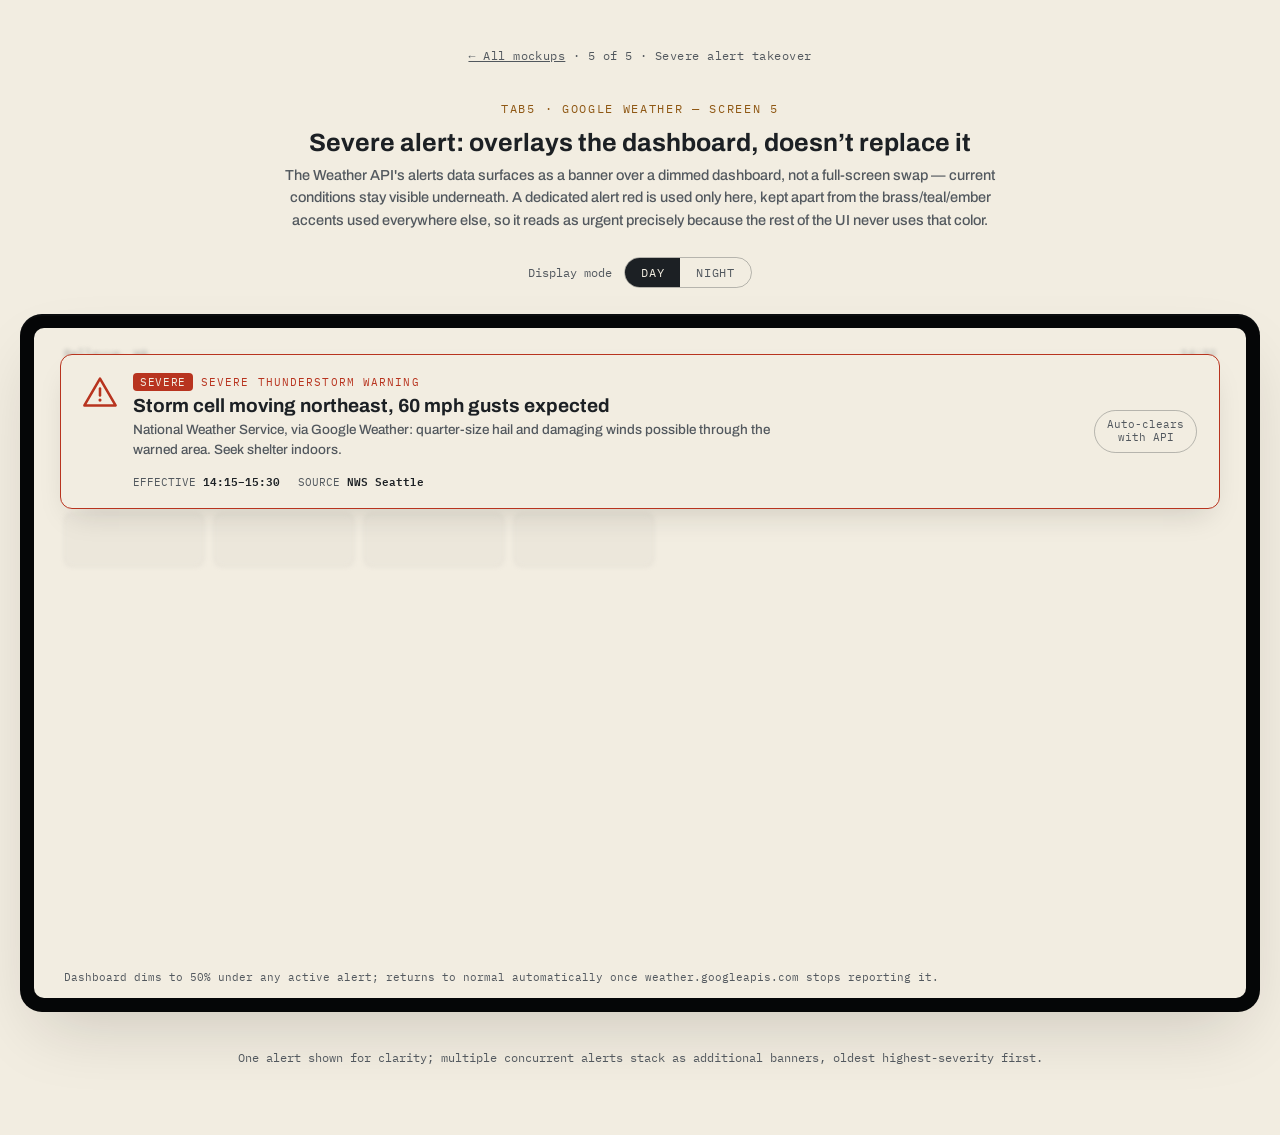
==== docs/mockups/alert.html @ 34ca9591 "docs: add component research and UI mockups for Tab5 weather kiosk - Research and document Tab5 hard" ====
<!doctype html>
<html lang="en">
<head>
<meta charset="utf-8">
<meta name="viewport" content="width=device-width, initial-scale=1">
<title>Tab5 Weather — Severe Alert</title>
<link rel="stylesheet" href="assets/style.css">
<style>
  :root { --alert: #b8341f; --alert-soft: rgba(184,52,31,0.12); }
  @media (prefers-color-scheme: dark) { :root { --alert: #ef6b52; --alert-soft: rgba(239,107,82,0.16); } }
  .device[data-theme="dark"] { --alert: #ef6b52; --alert-soft: rgba(239,107,82,0.16); }
  .device[data-theme="light"] { --alert: #b8341f; --alert-soft: rgba(184,52,31,0.12); }

  .backdrop { position: absolute; inset: 0; filter: blur(2px) saturate(0.7); opacity: 0.5; pointer-events: none; }
  .backdrop .statusbar { display: flex; justify-content: space-between; padding: 18px 30px; font-family: 'IBM Plex Mono', monospace; font-size: 12px; color: var(--sub); }
  .backdrop .now { display: flex; align-items: center; gap: 20px; padding: 10px 30px; }
  .backdrop .temp { font-family: 'IBM Plex Mono', monospace; font-size: 88px; font-weight: 500; }
  .backdrop .row { display: flex; gap: 10px; padding: 0 30px; }
  .backdrop .chip { width: 140px; height: 54px; background: var(--panel); border-radius: 8px; border: 1px solid var(--line); }

  .alert-banner {
    position: relative; z-index: 2;
    margin: 26px 26px 0;
    background: var(--paper);
    border: 1.5px solid var(--alert);
    border-radius: 12px;
    padding: 18px 22px;
    display: flex; gap: 16px; align-items: flex-start;
    box-shadow: 0 14px 30px -12px var(--shadow);
  }
  .alert-banner .icon { flex: 0 0 auto; width: 34px; height: 34px; margin-top: 2px; }
  .alert-banner .body { flex: 1 1 auto; }
  .alert-eyebrow {
    display: flex; align-items: center; gap: 8px;
    font-family: 'IBM Plex Mono', monospace; font-size: 11px; letter-spacing: 0.1em; text-transform: uppercase;
    color: var(--alert); margin-bottom: 4px;
  }
  .alert-eyebrow .badge { background: var(--alert); color: var(--paper); border-radius: 4px; padding: 2px 7px; letter-spacing: 0.06em; }
  .alert-title { font-size: 19px; font-weight: 700; margin-bottom: 4px; }
  .alert-desc { font-size: 13.5px; color: var(--sub); line-height: 1.5; max-width: 640px; }
  .alert-meta { display: flex; gap: 18px; margin-top: 10px; font-family: 'IBM Plex Mono', monospace; font-size: 11px; color: var(--sub); }
  .alert-meta b { color: var(--ink); }
  .alert-dismiss {
    flex: 0 0 auto; align-self: center;
    font-family: 'IBM Plex Mono', monospace; font-size: 10.5px; color: var(--sub);
    border: 1px solid var(--line-strong); border-radius: 999px; padding: 7px 12px;
    text-align: center; line-height: 1.3;
  }

  .below-note {
    position: relative; z-index: 2; margin-top: auto; padding: 14px 30px;
    font-family: 'IBM Plex Mono', monospace; font-size: 10.5px; color: var(--sub);
  }
</style>
</head>
<body>

<p class="crumbs"><a href="index.html">&larr; All mockups</a> &middot; 5 of 5 &middot; Severe alert takeover</p>

<div class="intro">
  <p class="eyebrow">Tab5 &middot; Google Weather &mdash; Screen 5</p>
  <h1>Severe alert: overlays the dashboard, doesn&rsquo;t replace it</h1>
  <p>The Weather API's alerts data surfaces as a banner over a dimmed dashboard, not a full-screen swap &mdash; current conditions stay visible underneath. A dedicated alert red is used only here, kept apart from the brass/teal/ember accents used everywhere else, so it reads as urgent precisely because the rest of the UI never uses that color.</p>
</div>

<div class="stage-controls">
  <span>Display mode</span>
  <div class="toggle" role="group" aria-label="Day or night preview">
    <button type="button" class="active" data-mode="light">Day</button>
    <button type="button" data-mode="dark">Night</button>
  </div>
</div>

<div class="device" id="device">
  <div class="screen">

    <div class="backdrop">
      <div class="statusbar"><span>Bellevue, WA</span><span>14:32</span></div>
      <div class="now"><div class="temp">68&deg;</div></div>
      <div class="row"><div class="chip"></div><div class="chip"></div><div class="chip"></div><div class="chip"></div></div>
    </div>

    <div class="alert-banner">
      <svg class="icon" viewBox="0 0 24 24" fill="none">
        <path d="M12 2.5L23 21.5H1L12 2.5Z" stroke="var(--alert)" stroke-width="1.8" stroke-linejoin="round"/>
        <line x1="12" y1="9.5" x2="12" y2="14.5" stroke="var(--alert)" stroke-width="1.8" stroke-linecap="round"/>
        <circle cx="12" cy="17.7" r="1.1" fill="var(--alert)"/>
      </svg>
      <div class="body">
        <div class="alert-eyebrow"><span class="badge">Severe</span>Severe Thunderstorm Warning</div>
        <div class="alert-title">Storm cell moving northeast, 60 mph gusts expected</div>
        <div class="alert-desc">National Weather Service, via Google Weather: quarter-size hail and damaging winds possible through the warned area. Seek shelter indoors.</div>
        <div class="alert-meta"><span>EFFECTIVE <b>14:15&ndash;15:30</b></span><span>SOURCE <b>NWS Seattle</b></span></div>
      </div>
      <div class="alert-dismiss">Auto-clears<br>with API</div>
    </div>

    <div class="below-note">Dashboard dims to 50% under any active alert; returns to normal automatically once weather.googleapis.com stops reporting it.</div>

  </div>
</div>

<p class="caption">One alert shown for clarity; multiple concurrent alerts stack as additional banners, oldest highest-severity first.</p>

<script>
  const toggle = document.querySelector('.toggle');
  const device = document.getElementById('device');
  toggle.addEventListener('click', (e) => {
    const btn = e.target.closest('button[data-mode]');
    if (!btn) return;
    toggle.querySelectorAll('button').forEach(b => b.classList.toggle('active', b === btn));
    device.setAttribute('data-theme', btn.dataset.mode);
  });
</script>
</body>
</html>
---- docs/mockups/assets/style.css ----
/* Shared design system for the Tab5 weather UI mockups.
   Instrument-panel concept: brass/teal readouts on a warm ground,
   tabular mono digits for every number. See docs/mockups/README.md. */

@font-face {
  font-family: 'Archivo';
  font-weight: 500 800;
  font-style: normal;
  src: url('fonts/archivo-variable.woff2') format('woff2');
}
@font-face {
  font-family: 'IBM Plex Mono';
  font-weight: 400;
  font-style: normal;
  src: url('fonts/plexmono-400.woff2') format('woff2');
}
@font-face {
  font-family: 'IBM Plex Mono';
  font-weight: 500;
  font-style: normal;
  src: url('fonts/plexmono-500.woff2') format('woff2');
}
@font-face {
  font-family: 'IBM Plex Mono';
  font-weight: 600;
  font-style: normal;
  src: url('fonts/plexmono-600.woff2') format('woff2');
}

:root {
  --ink: #1c2024;
  --sub: #52585e;
  --paper: #f2ede1;
  --panel: #e9e2d2;
  --panel-2: #ded5c0;
  --line: rgba(28,32,36,0.14);
  --line-strong: rgba(28,32,36,0.28);
  --brass: #a8681c;
  --brass-strong: #8f5814;
  --teal: #2c655f;
  --ember: #ab431c;
  --shadow: rgba(28,24,16,0.18);
  color-scheme: light;
}
@media (prefers-color-scheme: dark) {
  :root {
    --ink: #f0e9d8;
    --sub: #a89e8c;
    --paper: #121417;
    --panel: #1b1e22;
    --panel-2: #22262b;
    --line: rgba(240,233,216,0.10);
    --line-strong: rgba(240,233,216,0.22);
    --brass: #d99a4e;
    --brass-strong: #e9b06c;
    --teal: #6fb3ac;
    --ember: #e2794e;
    --shadow: rgba(0,0,0,0.5);
    color-scheme: dark;
  }
}
:root[data-theme="dark"] {
  --ink: #f0e9d8; --sub: #a89e8c; --paper: #121417; --panel: #1b1e22; --panel-2: #22262b;
  --line: rgba(240,233,216,0.10); --line-strong: rgba(240,233,216,0.22);
  --brass: #d99a4e; --brass-strong: #e9b06c; --teal: #6fb3ac; --ember: #e2794e;
  --shadow: rgba(0,0,0,0.5); color-scheme: dark;
}
:root[data-theme="light"] {
  --ink: #1c2024; --sub: #52585e; --paper: #f2ede1; --panel: #e9e2d2; --panel-2: #ded5c0;
  --line: rgba(28,32,36,0.14); --line-strong: rgba(28,32,36,0.28);
  --brass: #a8681c; --brass-strong: #8f5814; --teal: #2c655f; --ember: #ab431c;
  --shadow: rgba(28,24,16,0.18); color-scheme: light;
}
/* The device frame previews the kiosk's own day/night auto-dim, independent
   of the viewer's OS theme. */
.device[data-theme="dark"] {
  --ink: #f0e9d8; --sub: #a89e8c; --paper: #121417; --panel: #1b1e22; --panel-2: #22262b;
  --line: rgba(240,233,216,0.10); --line-strong: rgba(240,233,216,0.22);
  --brass: #d99a4e; --brass-strong: #e9b06c; --teal: #6fb3ac; --ember: #e2794e;
  --shadow: rgba(0,0,0,0.5);
}
.device[data-theme="light"] {
  --ink: #1c2024; --sub: #52585e; --paper: #f2ede1; --panel: #e9e2d2; --panel-2: #ded5c0;
  --line: rgba(28,32,36,0.14); --line-strong: rgba(28,32,36,0.28);
  --brass: #a8681c; --brass-strong: #8f5814; --teal: #2c655f; --ember: #ab431c;
  --shadow: rgba(28,24,16,0.18);
}

* { box-sizing: border-box; }
html, body {
  margin: 0;
  min-height: 100%;
  background: var(--paper);
  color: var(--ink);
  font-family: 'Archivo', sans-serif;
}
body {
  display: flex;
  flex-direction: column;
  align-items: center;
  gap: 26px;
  padding: 36px 20px 56px;
}
a { color: inherit; }

.intro { max-width: 780px; text-align: center; }
.intro .eyebrow {
  font-family: 'IBM Plex Mono', monospace;
  font-size: 12px; letter-spacing: 0.14em; text-transform: uppercase;
  color: var(--brass-strong); margin: 0 0 10px;
}
.intro h1 { font-size: 25px; font-weight: 700; margin: 0 0 8px; text-wrap: balance; }
.intro p { font-size: 14.5px; line-height: 1.55; color: var(--sub); margin: 0; text-wrap: balance; }

.crumbs {
  font-family: 'IBM Plex Mono', monospace;
  font-size: 11.5px;
  color: var(--sub);
  letter-spacing: 0.04em;
}
.crumbs a:hover { color: var(--brass-strong); }

.stage-controls {
  display: flex; align-items: center; gap: 12px;
  font-family: 'IBM Plex Mono', monospace; font-size: 12px; color: var(--sub);
}
.toggle { display: inline-flex; border: 1px solid var(--line-strong); border-radius: 999px; overflow: hidden; }
.toggle button {
  font-family: 'IBM Plex Mono', monospace; font-size: 12px; letter-spacing: 0.06em;
  text-transform: uppercase; background: transparent; color: var(--sub);
  border: none; padding: 7px 16px; cursor: pointer;
}
.toggle button.active { background: var(--ink); color: var(--paper); }
.toggle button:focus-visible { outline: 2px solid var(--brass); outline-offset: -2px; }

/* ---- Device frame ---- */
.device {
  width: min(1280px, 100%);
  aspect-ratio: 1280 / 720;
  background: #050607;
  border-radius: 22px;
  padding: 14px;
  box-shadow: 0 30px 70px -20px var(--shadow), 0 2px 0 var(--line-strong) inset;
}
.screen {
  width: 100%; height: 100%;
  border-radius: 10px;
  overflow: hidden;
  background: var(--paper);
  color: var(--ink);
  position: relative;
  display: flex;
  flex-direction: column;
  font-variant-numeric: tabular-nums;
}

.caption {
  max-width: 900px;
  font-family: 'IBM Plex Mono', monospace;
  font-size: 11.5px;
  color: var(--sub);
  text-align: center;
  line-height: 1.6;
}
.caption b { color: var(--ink); }
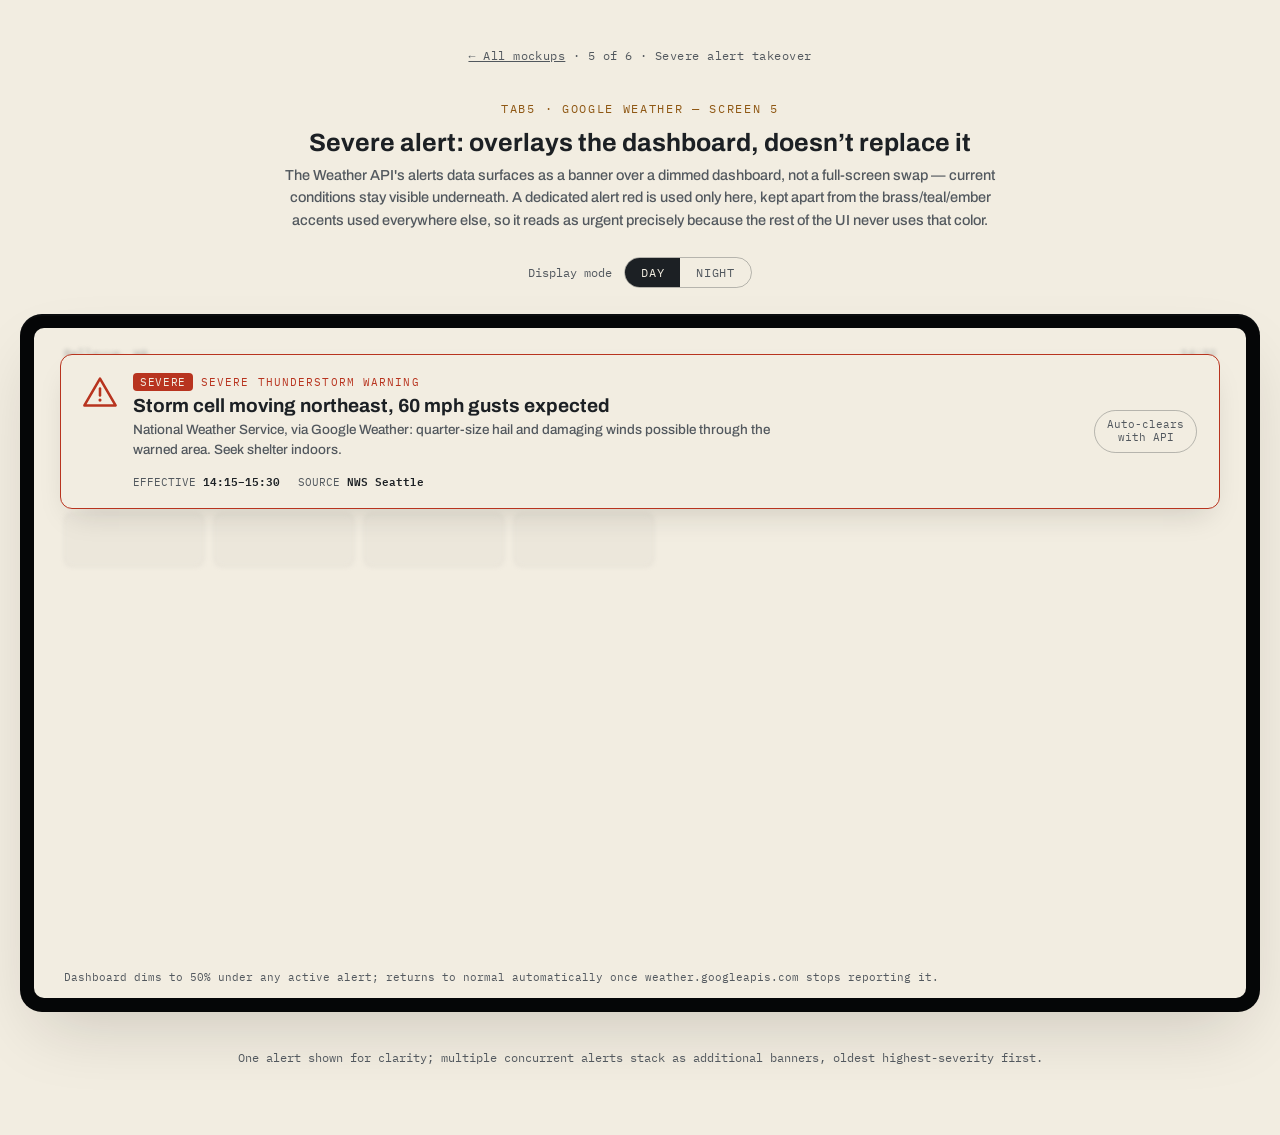
==== commit 68b48b6b: "docs: add first-run provisioning mockup and align API docs to it - Add provisioning.html (screen 6):" ====
--- a/docs/mockups/alert.html
+++ b/docs/mockups/alert.html
@@ -55,7 +55,7 @@
 </head>
 <body>
 
-<p class="crumbs"><a href="index.html">&larr; All mockups</a> &middot; 5 of 5 &middot; Severe alert takeover</p>
+<p class="crumbs"><a href="index.html">&larr; All mockups</a> &middot; 5 of 6 &middot; Severe alert takeover</p>
 
 <div class="intro">
   <p class="eyebrow">Tab5 &middot; Google Weather &mdash; Screen 5</p>
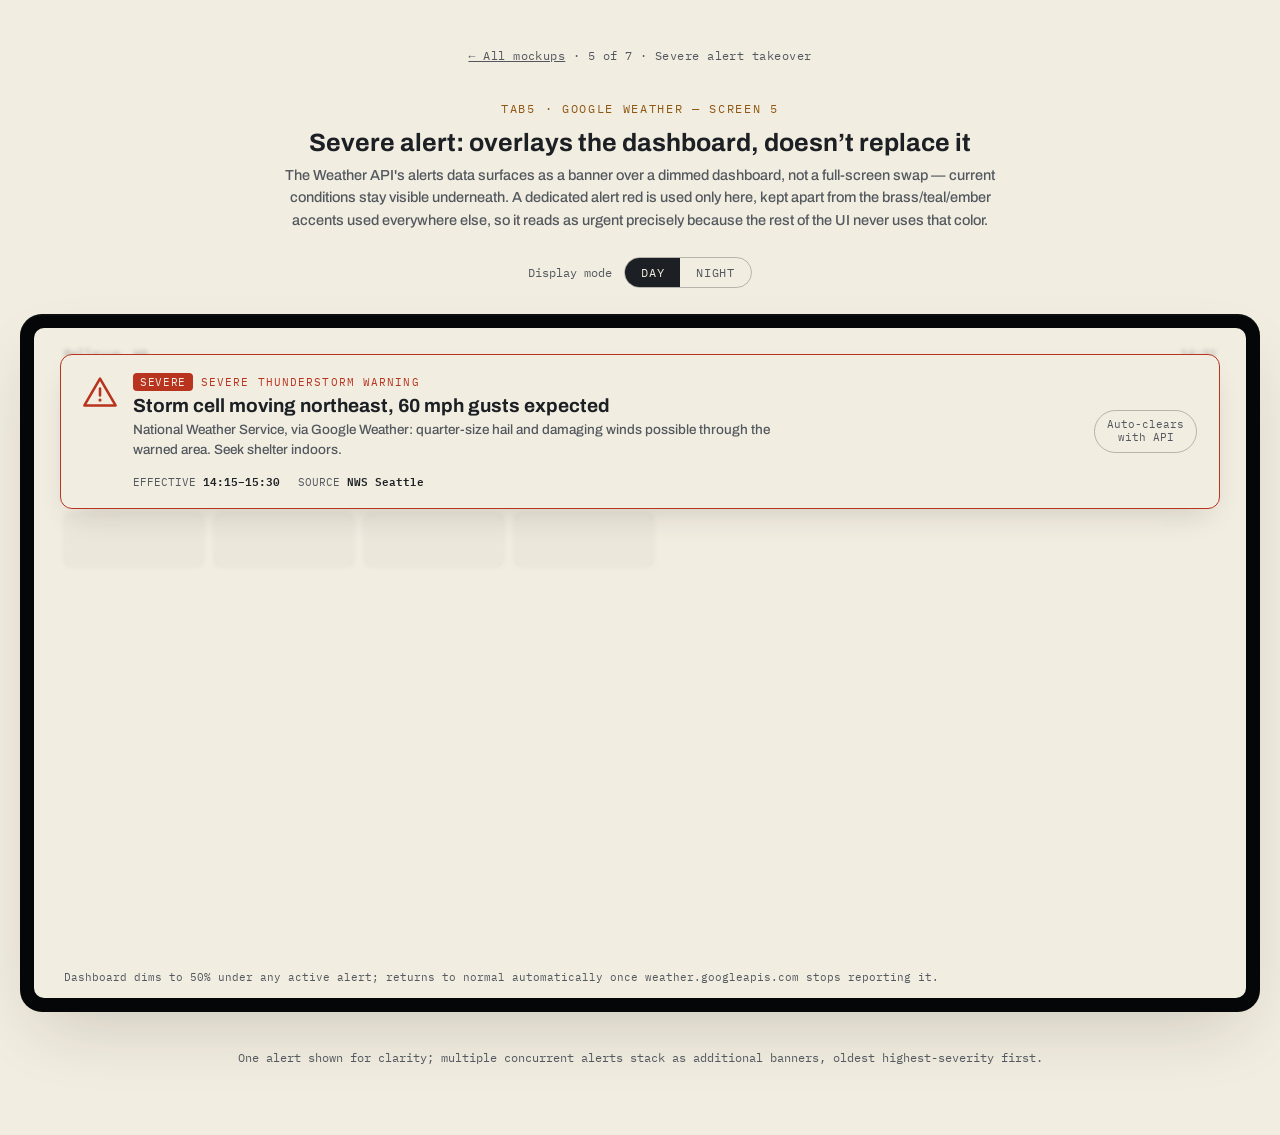
==== commit 5574da63: "docs: research Air Quality/Pollen APIs, add Current-conditions-detail mockup Groundwork for a planne" ====
--- a/docs/mockups/alert.html
+++ b/docs/mockups/alert.html
@@ -55,7 +55,7 @@
 </head>
 <body>
 
-<p class="crumbs"><a href="index.html">&larr; All mockups</a> &middot; 5 of 6 &middot; Severe alert takeover</p>
+<p class="crumbs"><a href="index.html">&larr; All mockups</a> &middot; 5 of 7 &middot; Severe alert takeover</p>
 
 <div class="intro">
   <p class="eyebrow">Tab5 &middot; Google Weather &mdash; Screen 5</p>
